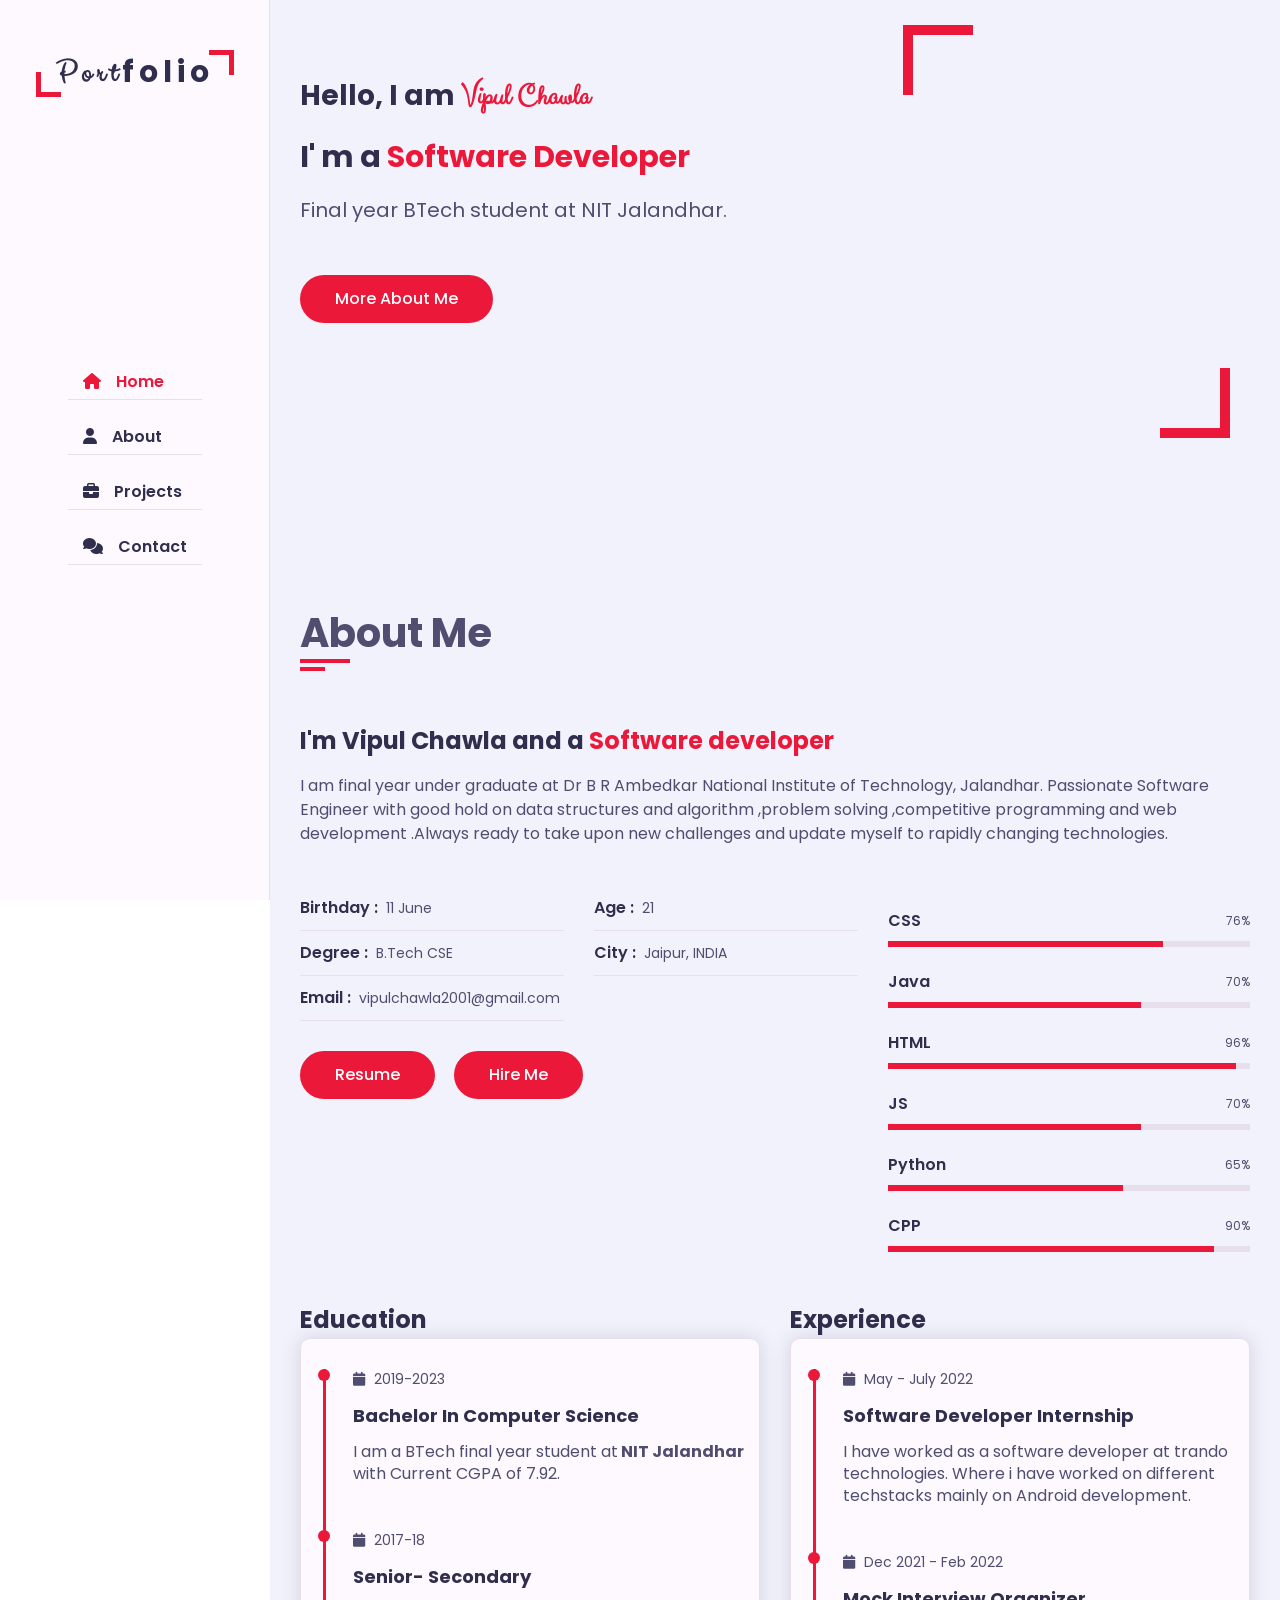
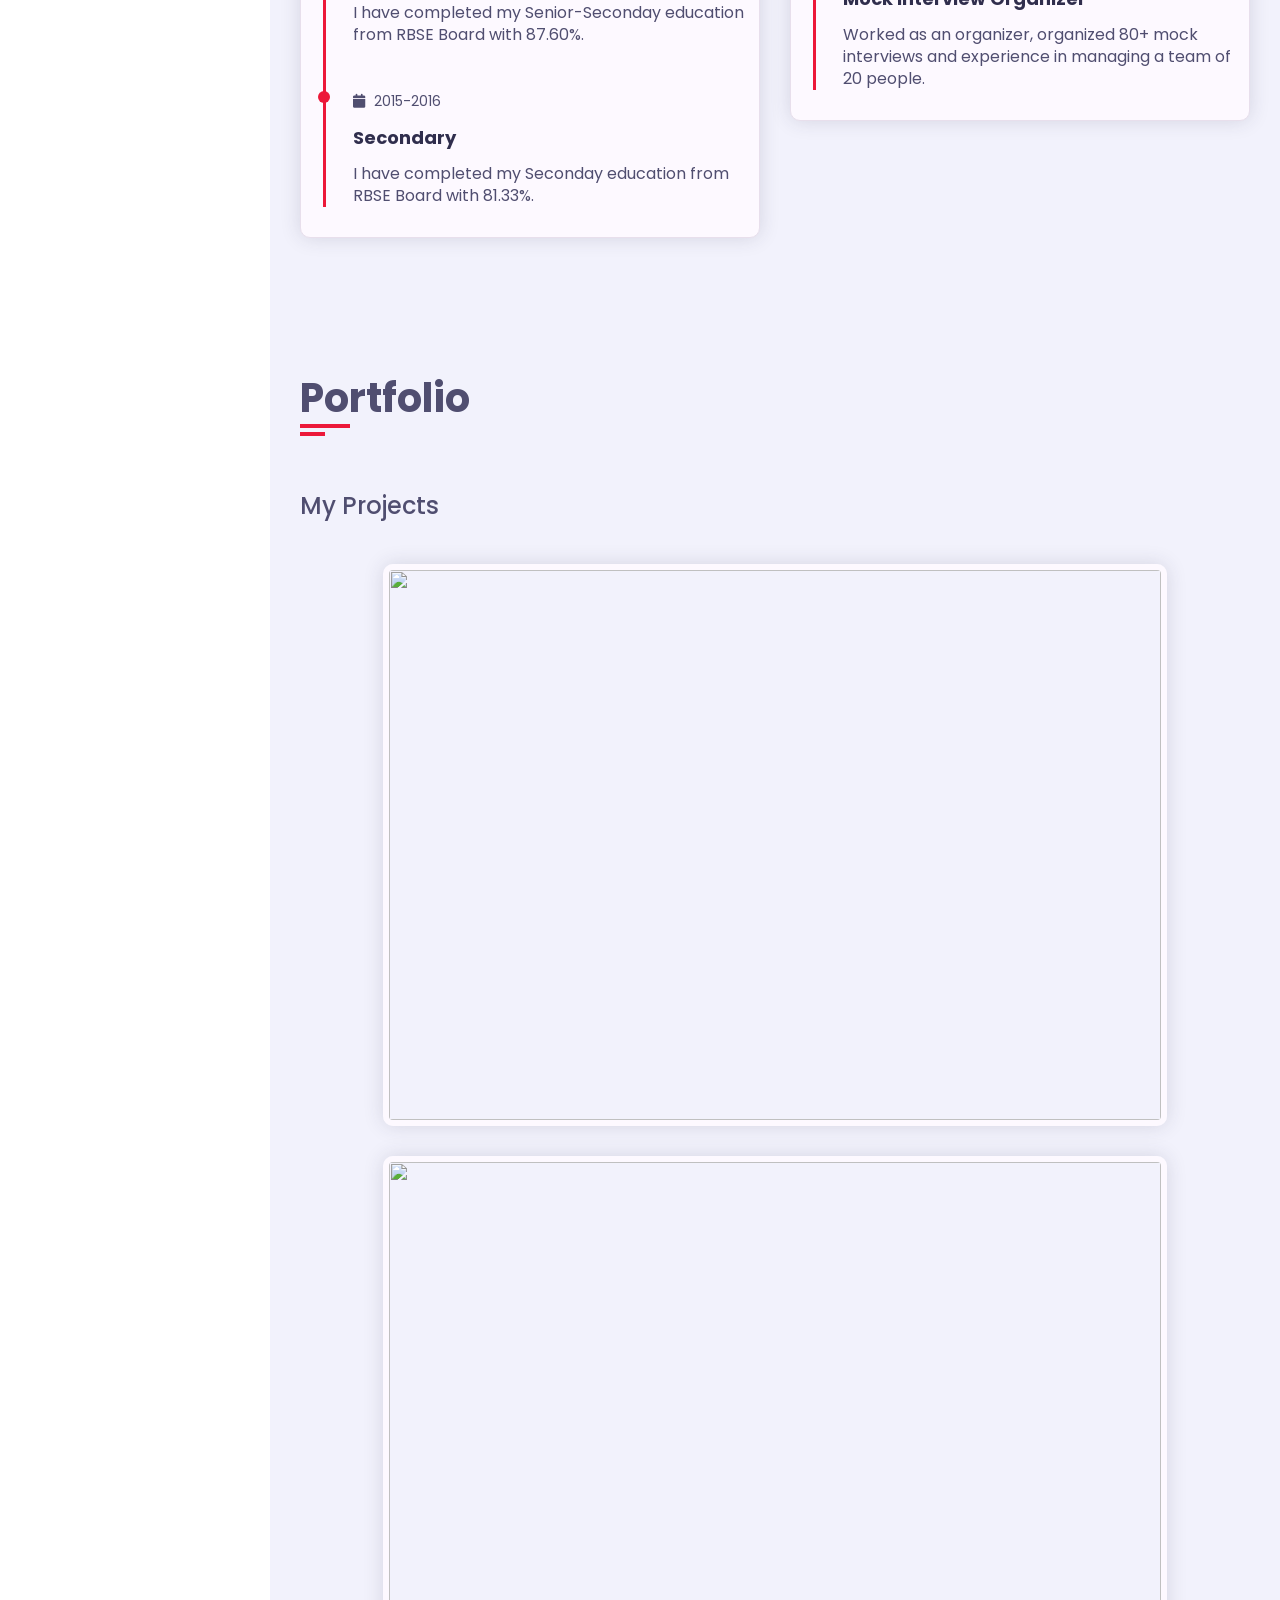
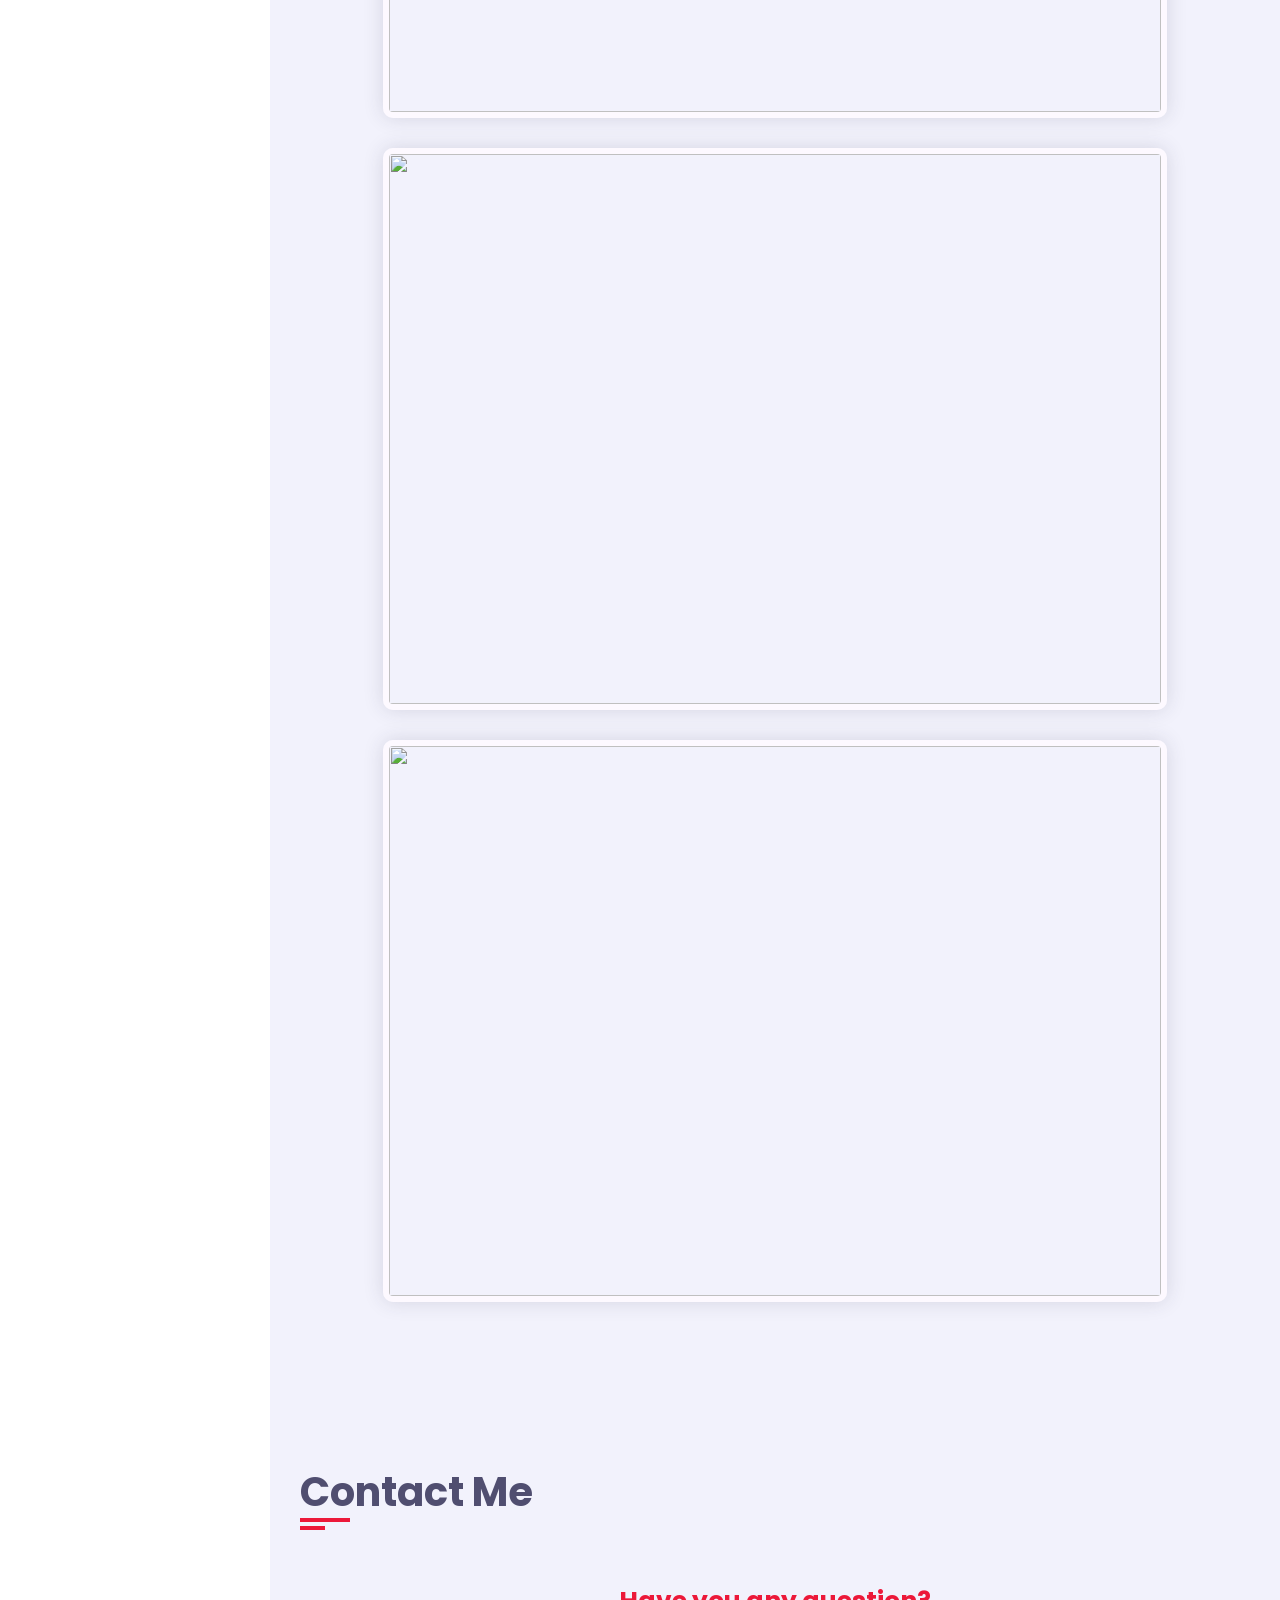
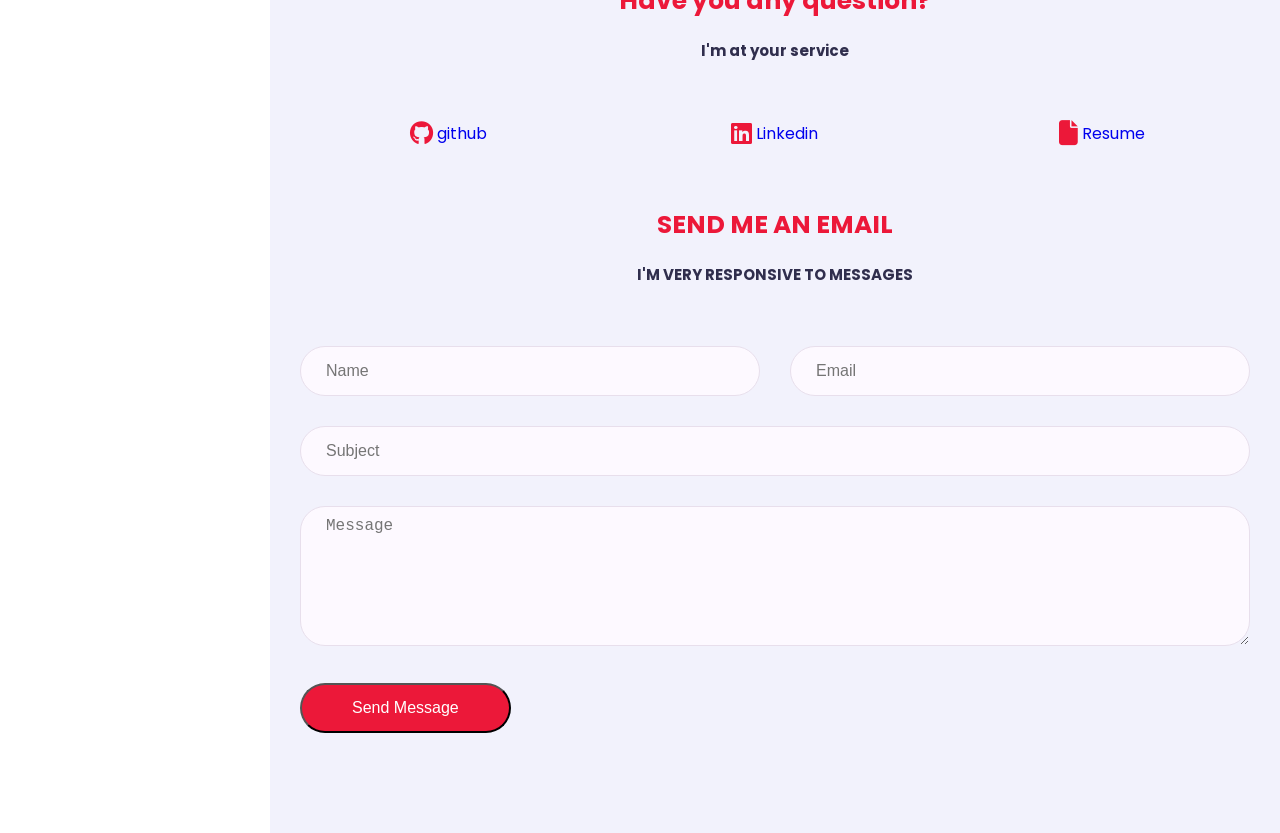
==== MyPortfolio/index.html @ acf7a204 "Add files via upload" ====
<!DOCTYPE html>
<html lang="en">

<head>
    <meta charset="UTF-8">
    <meta http-equiv="X-UA-Compatible" content="IE=edge">
    <meta name="viewport" content="width=device-width, initial-scale=1.0">
    <title>Document</title>
    <link rel="stylesheet" href="CSS/style.css">
    <link rel="stylesheet" href="CSS/skins/color-1.css">
    <link rel="stylesheet" href="https://cdnjs.cloudflare.com/ajax/libs/font-awesome/6.2.1/css/all.min.css">
</head>

<body>
    <div class="main-container">

        <!-- //aside starts -->
        <div class="aside">
            <div class="logo">
                <a href="#"><span>Port</span>folio</a>
            </div>
            <div class="nav-toggler">
                <span></span>
            </div>
            <ul class="nav">
                <li><a href="#" class="active" onclick="changeColor(this)"><i class="fa fa-home"></i>Home</a></li>
                <li ><a href="#About" id = "aboutbtn" onclick="changeColor(this)"><i class="fa fa-user"></i>About</a></li>
                <!-- <li><a href="#"><i class="fa fa-list"></i>Services</a></li> -->
                <li><a href="#Portfolio" id = "Projectsbtn" onclick="changeColor(this)"><i class="fa fa-briefcase"></i>Projects</a></li>
                <li><a href="#Contact" id="contactbtn" onclick="changeColor(this)"><i class="fa fa-comments"></i>Contact</a></li>

            </ul>
        </div>

        <!-- aside ends -->

        <!-- main content starts -->
        <div class="main-content">

            <!-- Home section starts -->
            <section class="home section" id="home">
                <div class="container">
                    <div class="row">
                        <div class="home-info">
                            <h3 class="hello">
                                Hello, I am <span class="name">Vipul Chawla</span>
                            </h3>
                            <h3 class="my-profession">I' m a <span class="typing">Software Developer</span></h3>
                            <p>Final year BTech student at NIT Jalandhar.</p>
                            <a href="#About" onclick="changeColor(document.getElementById('aboutbtn'))" class="btn hire-me">More About Me</a>
                        </div>
                        <div class="home-img">
                            <img src="pp.jpeg" alt="">
                        </div>
                    </div>
                </div>
            </section>
            <!-- Home section ends -->

            <!-- about section starts -->
            <section class="about section" id="About">
                <div class="container">
                    <div class="row">
                        <div class="section-title">
                            <h2>
                                About Me
                            </h2>
                        </div>
                    </div>

                    <div class="row">
                        <div class="about-content">
                            <div class="about-text">
                                <h3>I'm Vipul Chawla and a <span>Software developer</span></h3>
                                <p>I am final year under graduate at Dr B R Ambedkar National Institute of Technology, Jalandhar. Passionate Software Engineer with good hold on data structures and algorithm ,problem solving ,competitive programming and web development .Always ready to take upon new challenges and update myself to rapidly changing technologies.</p>
                            </div>

                            <div class="row">
                                <div class="personal-info padd-15">
                                    <div class="row">
                                        <div class="info-item padd-15">
                                            <p>Birthday : <span>11 June</span></p>
                                        </div>
                                        <div class="info-item padd-15">
                                            <p>Age : <span>21</span></p>
                                        </div>
                                        <!-- <div class="info-item padd-15">
                                            <p>Website : <span>www.domain.com</span></p>
                                        </div> -->
                                        <div class="info-item padd-15">
                                            <p>Degree : <span>B.Tech CSE</span></p>
                                        </div>
                                        <div class="info-item padd-15">
                                            <p>City : <span>Jaipur, INDIA</span></p>
                                        </div>
                                        <div class="info-item padd-15">
                                            <p>Email : <span>vipulchawla2001@gmail.com</span></p>
                                        </div>
                                    </div>
                                    <div class="row">
                                        <div class="buttons padd-15">
                                            <a href="https://drive.google.com/file/d/1iYk2nOBmL70Pev60M0C8Pnfdj_rVyBeN/view?usp=share_link" target="_blank" class="btn" >Resume</a>
                                            <a href="#Contact" onclick="changeColor(document.getElementById('contactbtn'))"class="btn hire-me">Hire Me</a>
                                        </div>
                                    </div>
                                </div>

                                <div class="skills padd-15">
                                    <div class="row">
                                        <div class="skill-item padd-15">
                                            <h5>CSS</h5>
                                            <div class="progress">
                                                <div class="progress-in" style="width: 76%;"></div>
                                                <div class="skill-percent">76%</div>
                                            </div>
                                        </div>
                                        <div class="skill-item padd-15">
                                            <h5>Java</h5>
                                            <div class="progress">
                                                <div class="progress-in" style="width: 70%;"></div>
                                                <div class="skill-percent">70%</div>
                                            </div>
                                        </div>
                                        <div class="skill-item padd-15">
                                            <h5>HTML</h5>
                                            <div class="progress">
                                                <div class="progress-in" style="width: 96%;"></div>
                                                <div class="skill-percent">96%</div>
                                            </div>
                                        </div>
                                        <div class="skill-item padd-15">
                                            <h5>JS</h5>
                                            <div class="progress">
                                                <div class="progress-in" style="width: 70%;"></div>
                                                <div class="skill-percent">70%</div>
                                            </div>
                                        </div>
                                        <div class="skill-item padd-15">
                                            <h5>Python</h5>
                                            <div class="progress">
                                                <div class="progress-in" style="width: 65%;"></div>
                                                <div class="skill-percent">65%</div>
                                            </div>
                                        </div>
                                        <div class="skill-item padd-15">
                                            <h5>CPP</h5>
                                            <div class="progress">
                                                <div class="progress-in" style="width: 90%;"></div>
                                                <div class="skill-percent">90%</div>
                                            </div>
                                        </div>
                                    </div>
                                </div>
                            </div>

                            <div class="row">
                                <div class="education padd-15">
                                    <h3 class="title">Education</h3>
                                    <div class="row">
                                        <div class="timeline-box padd-15">
                                            <div class="timeline shadow-dark">
                                                <div class="timeline-item">
                                                    <div class="circle-dot">

                                                    </div>
                                                    <h3 class="timeline-date">
                                                        <i class="fa fa-calendar"></i> 2019-2023
                                                    </h3>
                                                    <h4 class="timeline-title">Bachelor in Computer Science</h4>

                                                    <div class="timeline-text">
                                                        I am a BTech final year student at<b> NIT Jalandhar</b> with Current CGPA of 7.92. 
                                                    </div>
                                                </div> <div class="timeline-item">
                                                    <div class="circle-dot">

                                                    </div>
                                                    <h3 class="timeline-date">
                                                        <i class="fa fa-calendar"></i> 2017-18
                                                    </h3>
                                                    <h4 class="timeline-title">Senior- Secondary</h4>

                                                    <div class="timeline-text">
                                                        I have completed my Senior-Seconday education from RBSE Board with 87.60%. 
                                                    </div>
                                                </div> 
                                                <div class="timeline-item">
                                                    <div class="circle-dot">

                                                    </div>
                                                    <h3 class="timeline-date">
                                                        <i class="fa fa-calendar"></i> 2015-2016
                                                    </h3>
                                                    <h4 class="timeline-title">Secondary </h4>

                                                    <div class="timeline-text">
                                                        I have completed my Seconday education from RBSE Board with 81.33%. 
                                                    </div>
                                                </div>
                                            </div>
                                        </div>
                                    </div>
                                </div>

                                <div class="experience padd-15">
                                    <h3 class="title">Experience</h3>
                                    <div class="row">
                                        <div class="timeline-box padd-15">
                                            <div class="timeline shadow-dark">
                                                <div class="timeline-item">
                                                    <div class="circle-dot">

                                                    </div>
                                                    <h3 class="timeline-date">
                                                        <i class="fa fa-calendar"></i> May - July 2022
                                                    </h3>
                                                    <h4 class="timeline-title">Software Developer Internship</h4>

                                                    <div class="timeline-text">
                                                        I have worked as a software developer at trando technologies. Where i have worked on different techstacks mainly on Android development.
                                                    </div>
                                                </div> <div class="timeline-item">
                                                    <div class="circle-dot">

                                                    </div>
                                                    <h3 class="timeline-date">
                                                        <i class="fa fa-calendar"></i> Dec 2021 - Feb 2022
                                                    </h3>
                                                    <h4 class="timeline-title">Mock Interview Organizer</h4>

                                                    <div class="timeline-text">
                                                        Worked as an organizer, organized 80+ mock interviews and experience in managing a team of 20 people.
                                                    </div>
                                            </div>
                                        </div>
                                    </div>
                                </div>
                            </div>
                        </div>
                    </div>

                </div>
            </section>
            <!-- about section ends -->

            <!-- portfolio section starts -->
            <section class="portfolio section" id="Portfolio">
                <div class="container">
                    <div class="row">
                        <div class="section-title padd-15">
                            <h2>Portfolio</h2>
                        </div>
                    </div>

                    <div class="row">
                        <div class="portfolio-heading padd-15">
                            <h2>My Projects</h2>
                        </div>
                    </div>

                    <div class="row">
                        <div class="portfolio-item">
                            <div class="portfolio-item-inner shadow-dark">
                                <div class="portfolio-img">
                                    <a href="https://github.com/Vipul-Chawla/Medicine-Reminder-App" target="_blank">
                                    <img title = "Medicine Reminder App, click to open" src="Medicine.jpg" alt="" onclick="" ></a>
                                </div>
                            </div>
                        </div>
                        <div class="portfolio-item">
                            <div class="portfolio-item-inner shadow-dark">
                                <div class="portfolio-img">
                                    <a href="https://github.com/Vipul-Chawla/Data-Hiding-in-Image" target="_blank">
                                    <img title = "Data Hiding Project, click to open" src="datahiding.webp" alt="" ></a>
                                </div>
                            </div>
                        </div>
                        <div class="portfolio-item">
                            <div class="portfolio-item-inner shadow-dark">
                                <div class="portfolio-img">
                                    <a href="https://github.com/Vipul-Chawla/Prigo_News_app" target="_blank"><img title="PrigoNewsAPP, click to open" src="prigonews.jpg" alt="" ></a>
                                </div>
                            </div>
                        </div>
                        <div class="portfolio-item">
                            <div class="portfolio-item-inner shadow-dark">
                                <div class="portfolio-img">
                                    <a href="https://vipul-chawla.github.io/spotifyclone/" target="_blank"><img title="SpotifyClone, click to open" src="spotifyf.png" alt="" ></a>
                                </div>
                            </div>
                        </div>
                    </div>
                </div>
            </section>
            <!-- portfolio section ends -->

            <!-- Contact section starts -->
            <section class="contact section" id="Contact">
                <div class="container">
                    <div class="row">
                        <div class="section-title padd-15">
                            <h2>Contact Me</h2>
                        </div>
                    </div>

                    <h3 class="contact-title padd-15">Have you any question?</h3>
                    <h4 class="contact-subtitle padd-15">I'm at your service</h4>

                    <div class="row">
                        <div class="contact-info-item padd-15">
                            <div class="icon"><i class="fa-brands fa-github fa-xl"></i></div>
                            <a href="https://github.com/Vipul-Chawla" target="_blank" class="github">github</a>
                        </div>
                        <div class="contact-info-item padd-15">
                            <div class="icon"><i class="fa-brands fa-linkedin fa-xl"></i></div>
                            <a href="https://www.linkedin.com/in/vipul0789/" target="_blank" class="linkedin">Linkedin</a>
                        </div>
                        <div class="contact-info-item padd-15">
                            <div class="icon"><i class="fa fa-file fa-xl"></i></div>
                            <a href="https://drive.google.com/file/d/1iYk2nOBmL70Pev60M0C8Pnfdj_rVyBeN/view?usp=share_link" target="_blank" class="resume">Resume</a>
                        </div>


                    </div>

                    <h3 class="contact-title padd-15">SEND ME AN EMAIL</h3>
                    <h4 class="contact-subtitle padd-15">I'M VERY RESPONSIVE TO MESSAGES</h4>

                    <div class="row">
                        <div class="contact-form padd-15">
                            <div class="row">
                                <div class="form-item col-6 padd-15">
                                    <div class="form-group">
                                        <input type="text" class="form-control padd-15" placeholder="Name">
                                    </div>
                                </div>
                                <div class="form-item col-6 padd-15">
                                    <div class="form-group">
                                        <input type="email" class="form-control padd-15" placeholder="Email">
                                    </div>
                                </div>
                            </div>
                            <div class="row">
                                <div class="form-item col-12 padd-15">
                                    <div class="form-group">
                                        <input type="text" class="form-control padd-15" placeholder="Subject">
                                    </div>
                                </div>
                            </div>
                            <div class="row">
                                <div class="form-item col-12 padd-15">
                                    <div class="form-group">
                                        <textarea name="" id="" class="form-control padd-15" placeholder="Message"></textarea>
                                    </div>
                                </div>
                            </div>
                            <div class="row">
                                <div class="form-item col-12 padd-15">
                                    <button type="submit" class="btn">Send Message</button>
                                </div>
                            </div>
                        </div>
                    </div>
                </div>
            </section>
            <!-- Contact section ends -->
        </div>
        </section>
    </div>
    <!-- main content ends-->
    
    <script src="javascript/myscript.js"></script>
</body>

</html>
---- MyPortfolio/CSS/style.css ----
@import url('https://fonts.googleapis.com/css2?family=Clicker+Script&family=Poppins:wght@200;300;400;500;600;700;800;900&display=swap');

:root{

    --bg-black-900: #f2f2fc;
    --bg-black-100: #fdf9ff;
    --bg-black-50: #e8dfec;
    --text-black-900: #302e4d;
    --text-black-700: #504e70;
}

.padd-15{
    padding : 0 15px;
}

.shadow-dark{
    box-shadow: 0 0 20px rgba(46, 45, 77, 0.15);
}
*{
    margin: 0;
    padding: 0;
    text-decoration: none;
    outline: none;
    box-sizing: border-box;
}

body{
    line-height: 1.5;
    font-size: 16px;
    font-family: poppins;
}

/* ::before, ::after{
    box-sizing: border-box;
} */

.section{
    background:var(--bg-black-900);
    min-height: 100vh;
    display: block;
    padding: 0 30px;
}
.hidden{
    display: none !important;
}
.main-content{
    padding-left: 270px;
}
.container{
    max-width: 1100px;
    width: 100%;
    margin: 20vh, auto;
}
.row{
    display: flex;
    flex-wrap: wrap;
    margin: 0 -15px;
    position: relative;
}

.btn{
    font-size: 16px;
    font-weight: 500;
    padding: 12px 35px;
    background: var(--skin-color);
    display: inline-block;
    color: white;
    border-radius: 40px;
    transition: all 0.3s ease;
}
.btn:hover{
    transform: scale(1.05);
}

/* aside */
.aside{
    width: 270px;
    position: fixed;
    background-color: var(--bg-black-100);
    top: 0;
    left: 0;
    height: 100%;
    z-index: 10;
    padding: 30px;
    border-right: 1px solid var(--bg-black-50);
    display: flex;
    align-items: center;
    justify-content: center;
}

ul{
    list-style: none;
}

.aside .logo{
    position: absolute;
    top: 50px;
    font-size: 30px;
}

.aside .logo a{
    color: var(--text-black-900);
    padding: 15px 20px;
    font-size: 30px;
    letter-spacing: 5px;
    font-weight: 700;
}
.aside .logo a span{
    font-family: "Clicker Script", cursive;
}

.aside .logo a::before{
    content: "";
    position: absolute;
    border-bottom: 5px solid var(--skin-color);
    border-left: 5px solid var(--skin-color);
    width: 20px;
    height: 20px;
    bottom: 0;
    left: 0;
}
.aside .logo a::after{
    content: "";
    position: absolute;
    border-top: 5px solid var(--skin-color);
    border-right: 5px solid var(--skin-color);
    width: 20px;
    height: 20px;
    top: 0;
    right: 0;
}

.aside .nav-toggler{
    height: 40px;
    width: 45px;
    border: 1px solid var(--bg-black-50);
    cursor: pointer;
    position: fixed;
    left: 300px;
    top: 20px;
    border-radius: 5px;
    background: var(--bg-black-100);
    display: none;
    justify-content: center;
    align-items: center;
}
.aside .nav-toggler span{
    height: 2px;
    width: 18px;
    background: var(--skin-color);
    display: inline-block;
    position: relative;
}.aside .nav-toggler span::before{
    content: "";
    height: 2px;
    width: 18px;
    background: var(--skin-color);
    position: absolute;
    top: -6px;
    left: 0;
}.aside .nav-toggler span::after{
    content: "";
    height: 2px;
    width: 18px;
    background: var(--skin-color);
    position: absolute;
    top: 6px;
    left: 0;
}

.aside .nav{
    margin-top: 50px;
}

.aside .nav li{
    margin-bottom: 20px;
    display: block;
}

.aside .nav li a{
    font-size: 16px;
    font-weight: 600;
    display: block;
    color: var(--text-black-900);
    padding: 5px 15px;
    border-bottom: 1px solid var(--bg-black-50);
}

.aside .nav li .active{
    color: var(--skin-color);
}

.aside .nav li a i{
    margin-right: 15px;
}



/* home */

.home .home-info{
    flex: 0 0 60%;
    max-width: 60%;
    padding: 0 15px;
    position: relative;
}
.home .home-img{
    flex: 0 0 40%;
    max-width: 40%;
    position: relative;
    text-align: center;
    padding: 0 15px;
    height: 413px;
}
.home-img::before{
    content: "";
    position: absolute;
    top: -35px;
    left: 30px;
    border-left: 10px solid var(--skin-color);
    border-top: 10px solid var(--skin-color);
    height: 60px;
    width: 60px;
}
.hire-me{
    margin-top: 20px;
}
.home-img::after{
    content: "";
    position: absolute;
    bottom: 35px;
    right: 35px;
    border-bottom: 10px solid var(--skin-color);
    border-right: 10px solid var(--skin-color);
    height: 60px;
    width: 60px;
}
h3.hello{
    font-size: 28px;
    margin: 15px 0;
}
h3.hello span{
    font-family: 'Clicker Script', cursive;
    font-size: 30px;
    font-weight:900;
    color: var(--skin-color);
}
h3.my-profession{
    font-size: 30px;
    margin: 15px 0;
}
.typing{
    color: var(--skin-color);
}
.home-info p{
    font-size: 20px;
    margin-bottom: 30px;
    color: var(--text-black-700);
}
.home{
    display: flex;
    min-height: 50vh;
    color: var(--text-black-900);
}
.home .home-img img{
    height: 330px;
    margin: auto;
    border-radius: 5px;
}


/* about */
.section .container{
    padding-top: 60px;
    padding-bottom: 70px;
}
.section-title{
    flex: 0 0 100%;
    max-width: 100%;
    padding: 0 15px;
}
.section-title h2{
    font-size: 40px;
    font-weight: 700;
    color: var(--text-black-700);
    position: relative;
    margin-bottom: 60px;
}
.section-title h2::before{
    content: "";
    height: 4px;
    width: 50px;
    background-color: var(--skin-color);
    position: absolute;
    bottom: 0;
    left: 0;
}.section-title h2::after{
    content: "";
    height: 4px;
    width: 25px;
    background-color: var(--skin-color);
    position: absolute;
    bottom: -8px;
    left: 0;
}
.about .about-content{
    flex: 0 0 100%;
    width: 100%;
    padding: 0 15px;
}
.about .about-content .about-text{
    flex: 0 0 100%;
    width: 100%;
}

.about .about-content .about-text h3{
    font-size: 24px;
    margin-bottom: 15px;
    font-weight: 700;
    color: var(--text-black-900);
}
.about .about-content .about-text span{
    color: var(--skin-color);
}
.about .about-content .about-text p{
    font-size: 16px;
    line-height: 24px;
    color: var(--text-black-700);
}


.about .about-content .personal-info{
    flex: 0 0 60%;
    max-width: 60%;
    margin-top: 40px;
}
.about .about-content .skills{
    flex: 0 0 40%;
    max-width: 40%;
    margin-top: 40px;
}


.about .about-content .personal-info .info-item{
    flex: 0 0 50%;
    max-width: 50%;
}
.about .about-content .personal-info .info-item p{
    font-size: 16px;
    font-weight: 600;
    color: var(--text-black-900);
    border-bottom: 1px solid var(--bg-black-50);
    padding: 10px 0;
}

.about .about-content .personal-info .info-item span{
    font-weight: 400;
    font-size: 14px;
    color: var(--text-black-700);
    margin-left: 4px;
}

.about .about-content .personal-info .buttons{
    margin-top: 20px;
}
.about .about-content .personal-info .btn{
    margin-right: 15px;
    margin-top: 10px;
}

.about .about-content .skills .skill-item{
    flex: 0 0 100%;
    max-width: 100%;
    margin-top: 15px;
}

.about .about-content .skills .skill-item h5{
    font-size: 16px;
    font-weight: 600;
    line-height: 40px;
    color: var(--text-black-900);
    text-transform: capitalize;
}

.about .about-content .skills .skill-item .progress{
    background-color: var(--bg-black-50);
    height: 6px;
    width: 100%;
    position: relative;
}

.about .about-content .skills .skill-item .progress-in{
    position: absolute;
    top: 0;
    left: 0;
    height: 100%;
    background-color: var(--skin-color);
}

.about .about-content .skills .skill-item .skill-percent{
    position: absolute;
    right: 0;
    bottom: 6px;
    line-height: 40px;
    color: var(--text-black-700);
    font-weight: 400;
    font-size: 12px;
}

.about .about-content .education,
.about .about-content .experience{
    flex: 0 0 50%;
    max-width: 50%;
    margin-top: 50px;
}

.about .about-content h3.title{
    font-size: 24px;
    color: var(--text-black-900);
    font-weight: 700;
}

.about .about-content .timeline-box{
    flex: 0 0 100%;
    max-width: 100%;
}

.about .about-content .timeline{
    font-size: 16px;
    color: var(--text-black-700);
    background-color: var(--bg-black-100);
    padding: 30px 15px;
    border: 1px solid var(--bg-black-50);
    border-radius: 10px;
    position: relative;
    width: 100%;
}


.about .about-content .timeline-item{
    padding-left: 37px;
    padding-bottom: 45px;
    position: relative;
}

.about .about-content .timeline-item:last-child{
    padding-bottom: 0px;
}

.about .about-content .timeline .timeline-item::before{
    position: absolute;
    width: 3px;
    height: 100%;
    top: 0;
    left: 7px;
    background-color: var(--skin-color);
    content: "";
}

.about .about-content .timeline .circle-dot{
    position: absolute;
    top: 0;
    left: 2px;
    height: 12px;
    width: 12px;
    border-radius: 50%;
    background-color: var(--skin-color);
}

.about .about-content .timeline .timeline-date{

    font-weight: 400;
    font-size: 14px;
    margin-bottom: 12px;
    color: var(--text-black-700);
}

.timeline-date .fa{
    margin-right: 5px;
}

.about .about-content .timeline .timeline-title{
    font-size: 18px;
    font-weight: 700;
    margin-bottom: 12px;
    text-transform: capitalize;
    color: var(--text-black-900);
}

.about .about-content .timeline .timeline-text{
    line-height: 22px;
    font-size: 16px;
    color: var(--text-black-700);
}


/* Portfolio starts */
.portfolio .portfolio-heading{
    flex: 0 0 100%;
    max-width: 100%;
    margin-bottom: 40px;
}

.portfolio .portfolio-heading h2{
    color: var(--text-black-700);
    font-weight: 500;
}

.portfolio .portfolio-item{
    flex: 0 0 100%;
    max-width: 80%;
    margin: auto auto;
    margin-bottom: 30px;
}

.portfolio .portfolio-item-inner{
    border: 6px solid var(--bg-black-100);
    border-radius: 10px;
    overflow: hidden;
    cursor: pointer;
}

.portfolio .portfolio-img img{
    width: 100%;
    height: 550px;
    display: block;
}


/* Contact starts */
.contact-title{
    color: var(--skin-color);
    text-align: center;
    font-size: 25px;
    margin-bottom: 20px;
}
.contact-subtitle{
    text-align: center;
    font-size: 15px;
    color: var(--text-black-900);
    margin-bottom: 60px;
}

.contact .contact-info-item{
    flex: 0 0 33.33%;
    max-width: 33.33%;
    text-align: center;
    margin-bottom: 60px;
}

.contact .contact-info-item .icon{
    display: inline-block;
}
.contact .contact-info-item .icon .fa, .fa-brands{
    font-size: 25px;
    color: var(--skin-color);
}

.contact .contact-info-item h4{
    color: var(--text-black-900);
    font-size: 18px;
    font-weight: 700;
    margin: 10px 0 5px;
}

.contact .contact-info-item  p{
    font-size: 16px;
    line-height: 25px;
    font-weight: 400;
    color: var(--text-black-700);
}

.contact .contact-form{
    flex: 0 0 100%;
    max-width: 100%;
}

.contact .contact-form .col-6{
    flex: 0 0 50%;
    max-width: 50%;
}
.contact .contact-form .col-12{
    flex: 0 0 100%;
    max-width: 100%;
}

.contact .contact-form .form-item{
    margin-bottom: 30px;
}

.contact .contact-form .form-item .form-control{
    width: 100%;
    height: 50px;
    border-radius: 25px;
    background: var(--bg-black-100);
    border: 1px solid var(--bg-black-50);
    padding: 10px 25px;
    font-size: 16px;
    color: var(--text-black-700);
    transition: all 0.3s ease;
}

.contact .contact-form .form-item .form-control:focus{
    box-shadow: 0 0 20px rgba(46, 45, 77, 0.15);
}

.contact .contact-form .form-item textarea.form-control{
    height: 140px;
}

.contact .contact-form .btn{
    height: 50px;
    padding: 0 50px;
}

@media (max-width:1199px) {
    
    .aside{
        left: -270px;
    }
    .main-content{
        padding-left: 0;
    }
}

@media (max-width: 960px) {

    .home .home-info{
        flex: 0 0 100%;
        max-width: 100%;
    }
    .home .home-img{
        display: none;
    }
}

@media (max-width: 800px){
    .about .about-content .education, 
    .about .about-content .experience,
    .about .about-content .personal-info, 
    .about .about-content .skills{
        flex: 0 0 100%;
        max-width: 100%;
    }
    .about .skills{
        flex: 0 0 100%;
        max-width: 100%;
    }
}

@media (max-width: 500px){

    
    .contact .contact-form .col-6,
    .contact .contact-info-item,
    .portfolio .portfolio-item,
    .about .about-content .personal-info .info-item{
        flex: 0 0 100%;
        max-width: 100%;
    }

}
---- MyPortfolio/CSS/skins/color-1.css ----
:root{
    --skin-color : #ec1839;
}
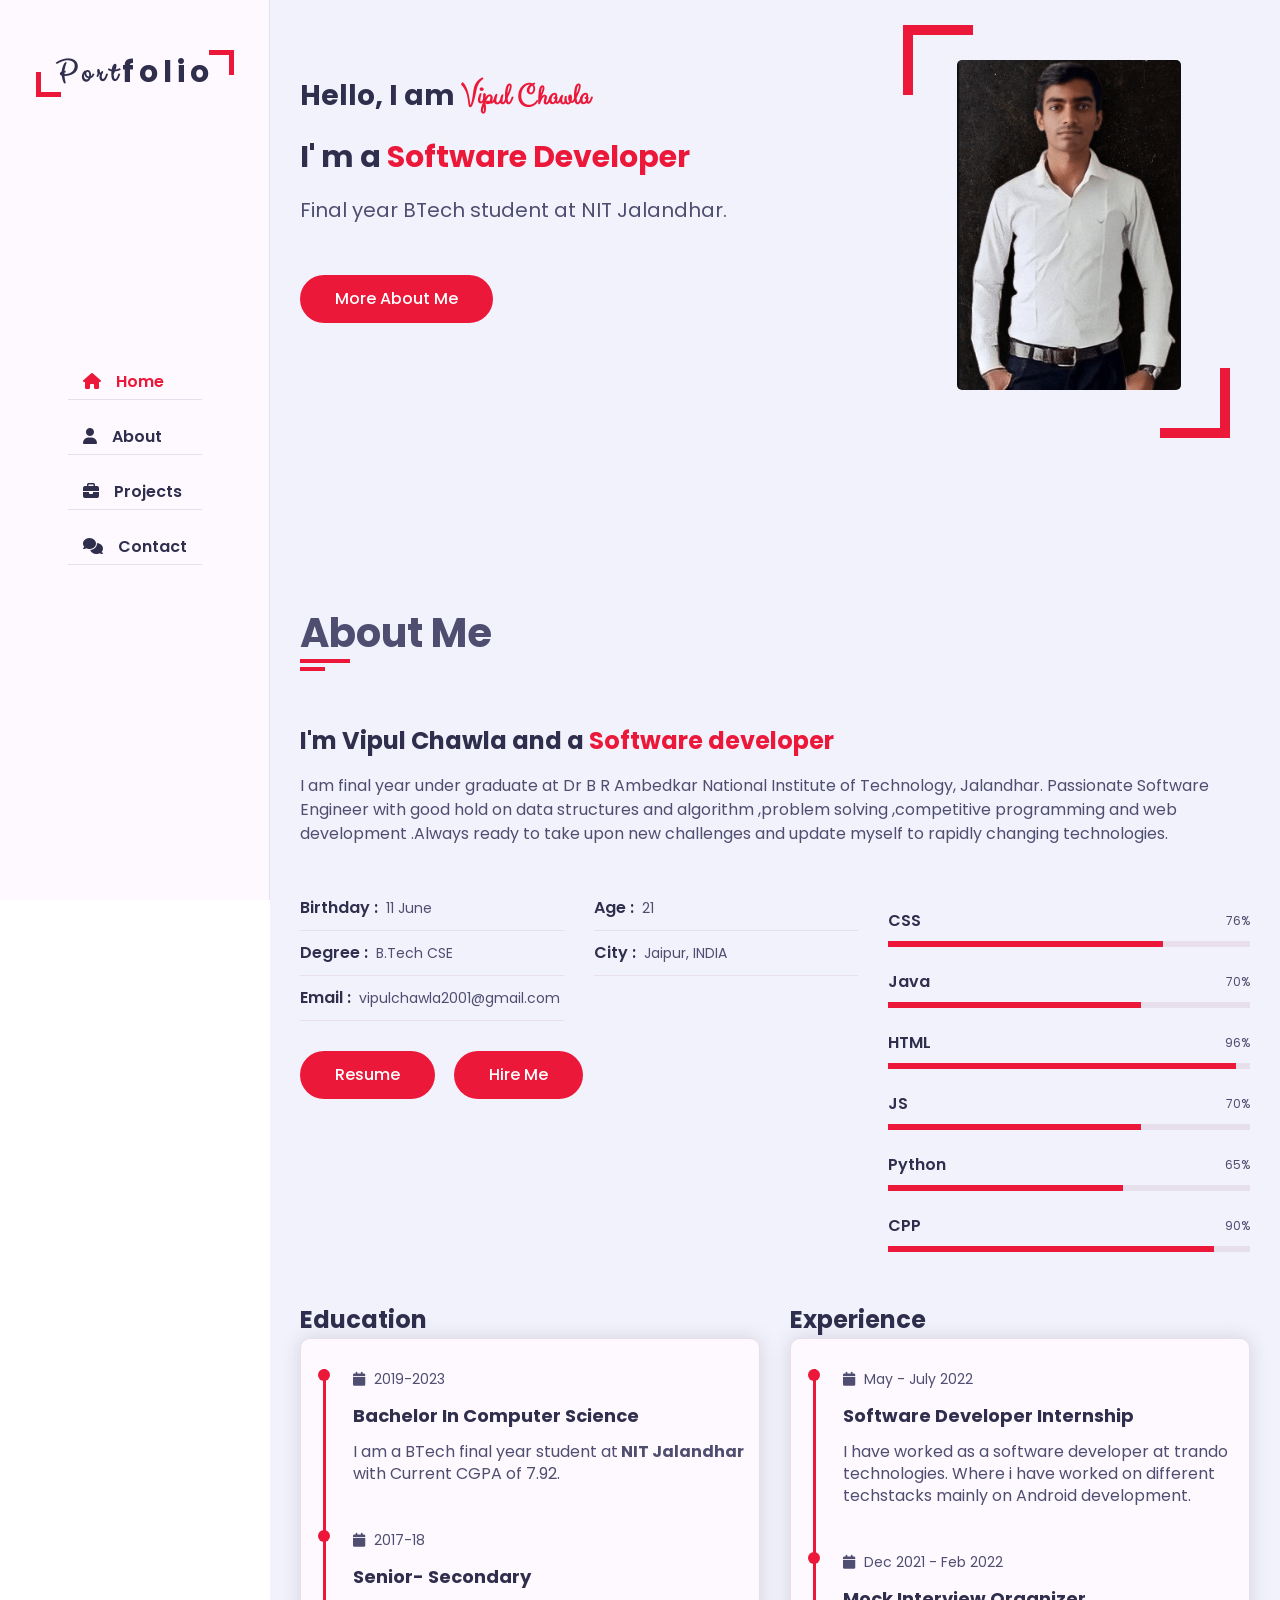
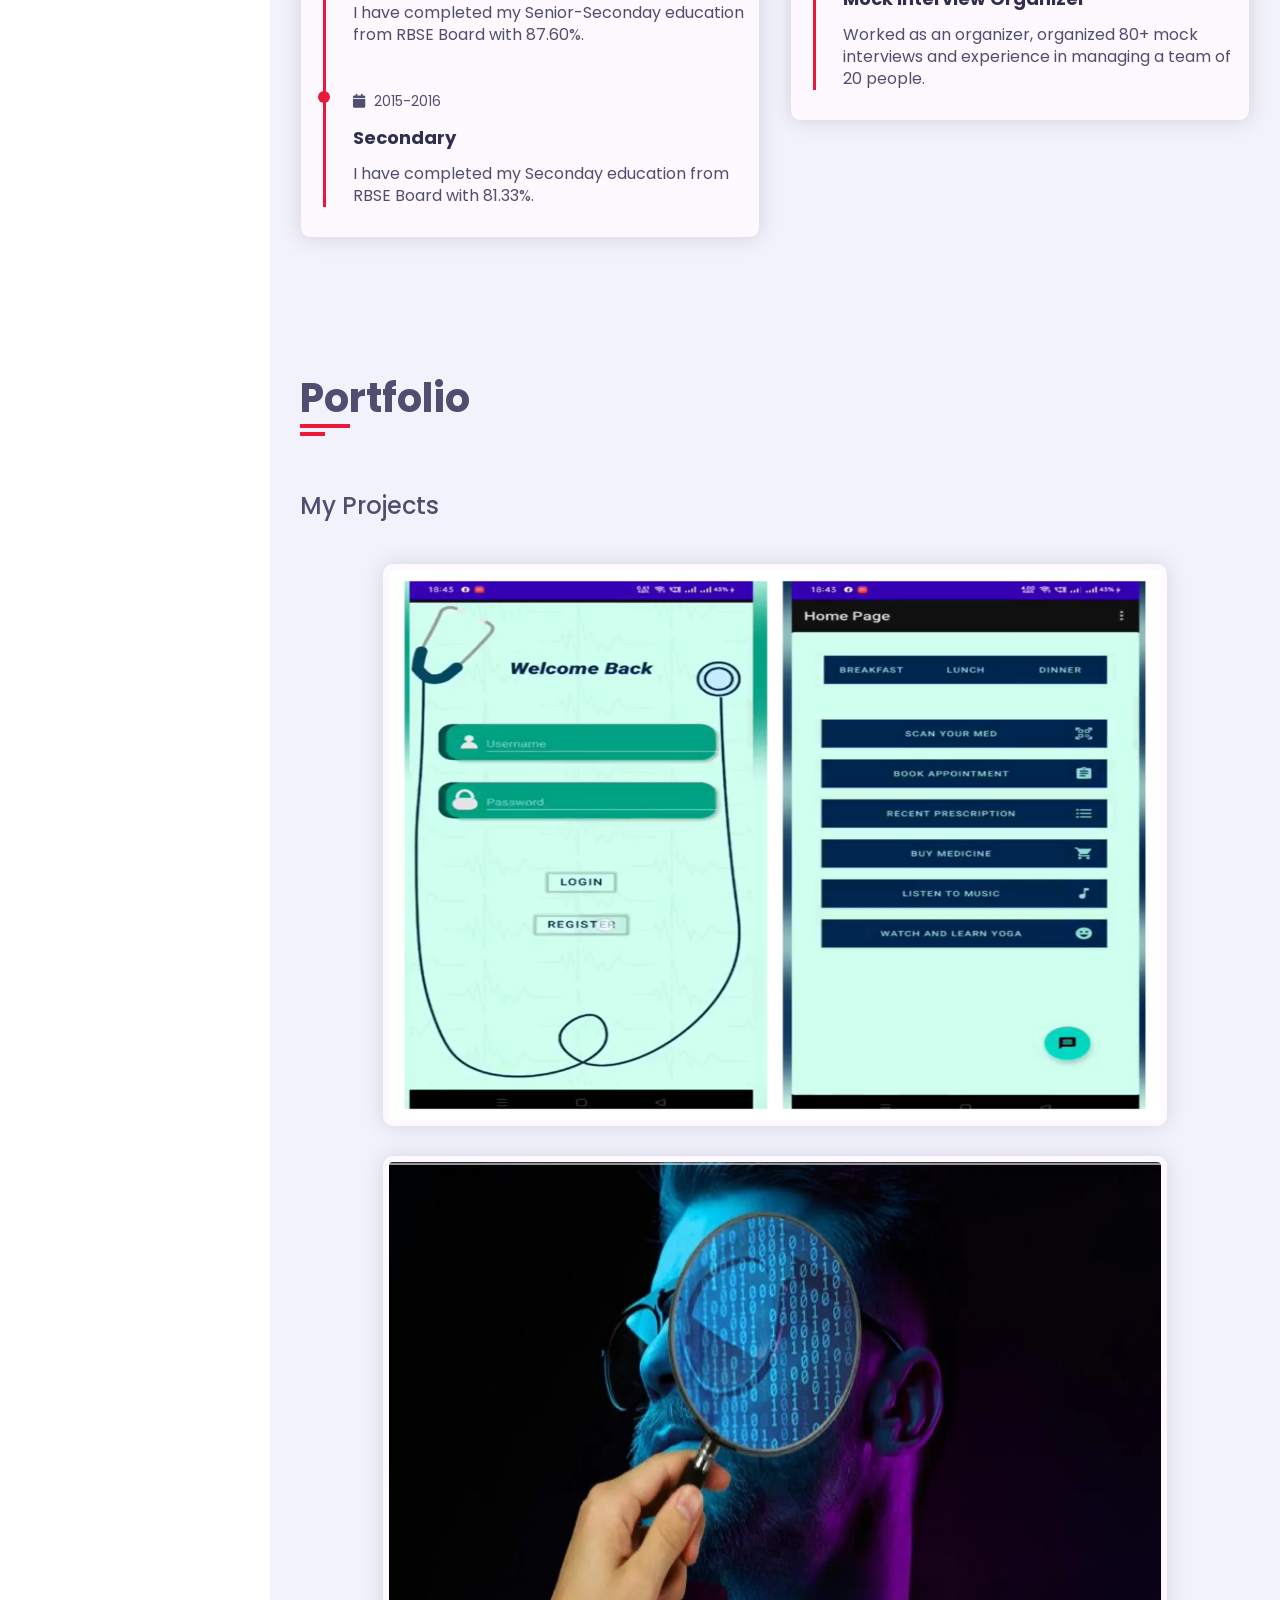
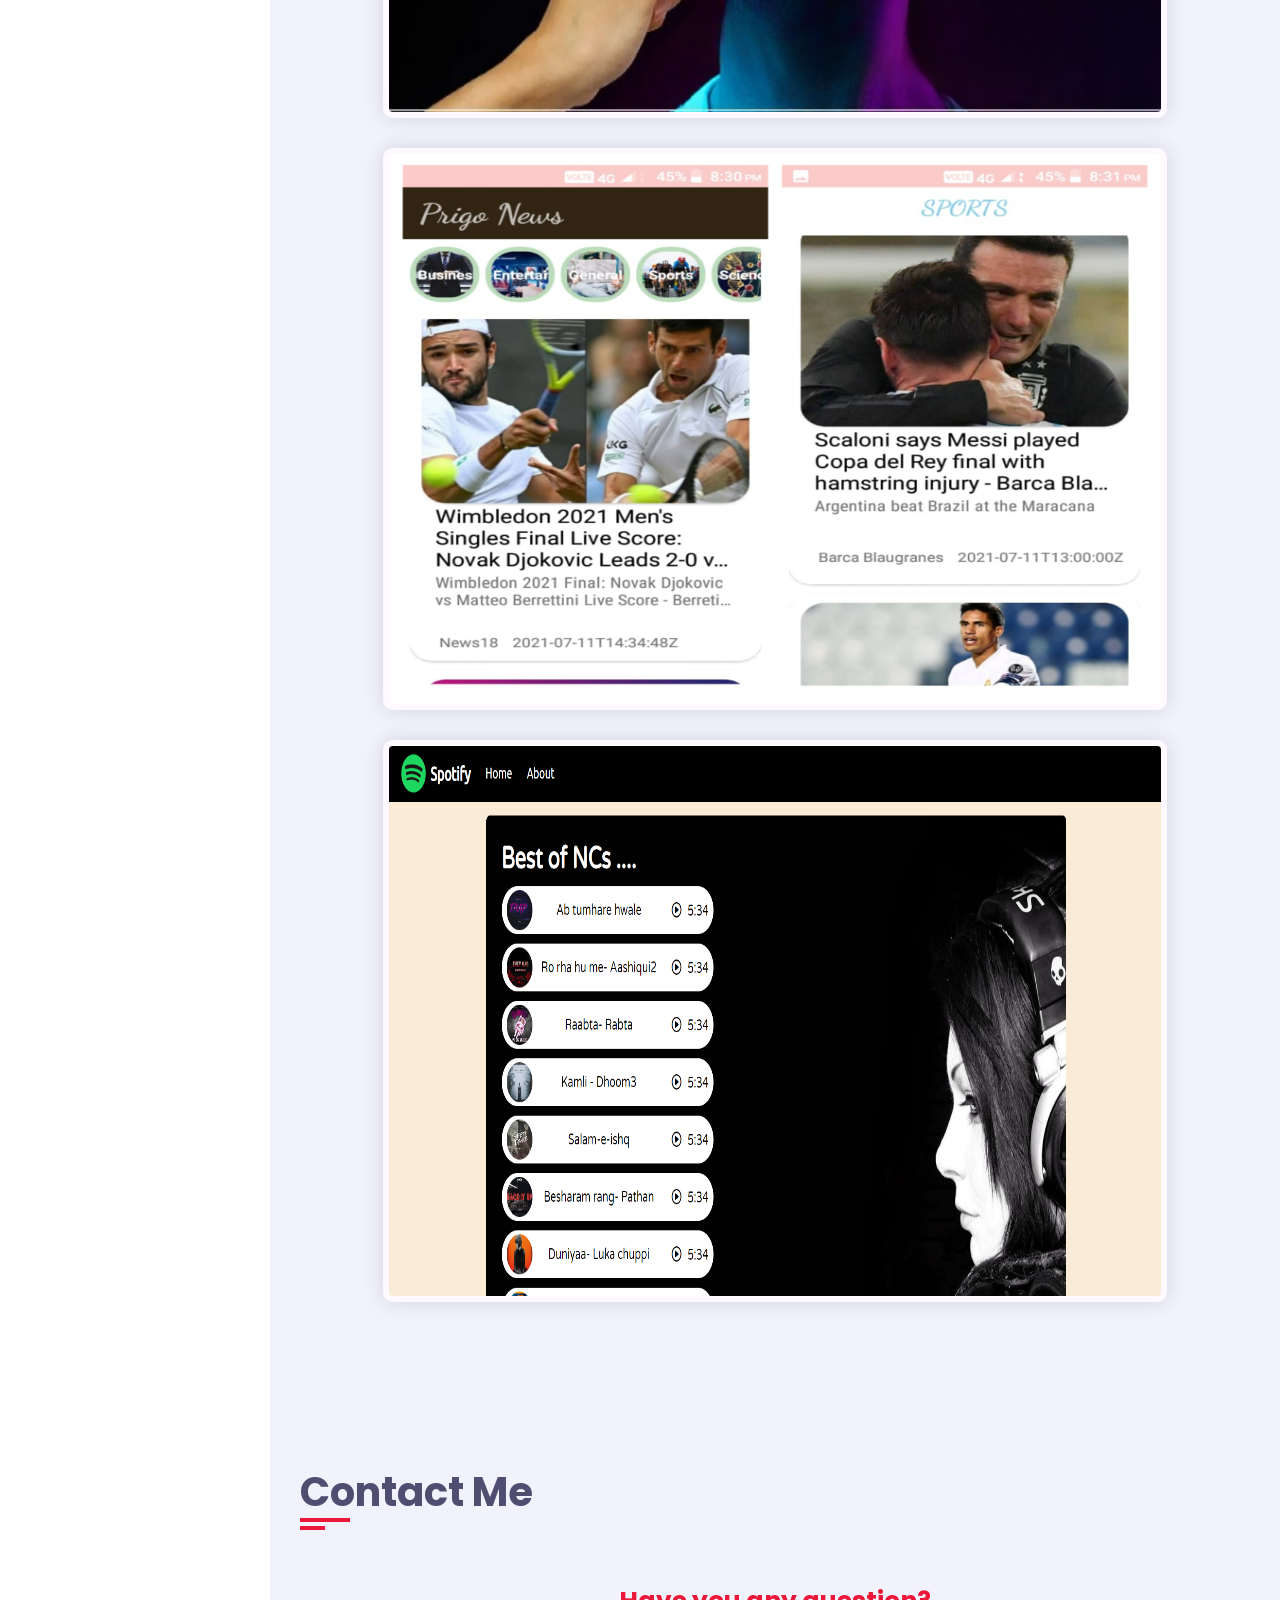
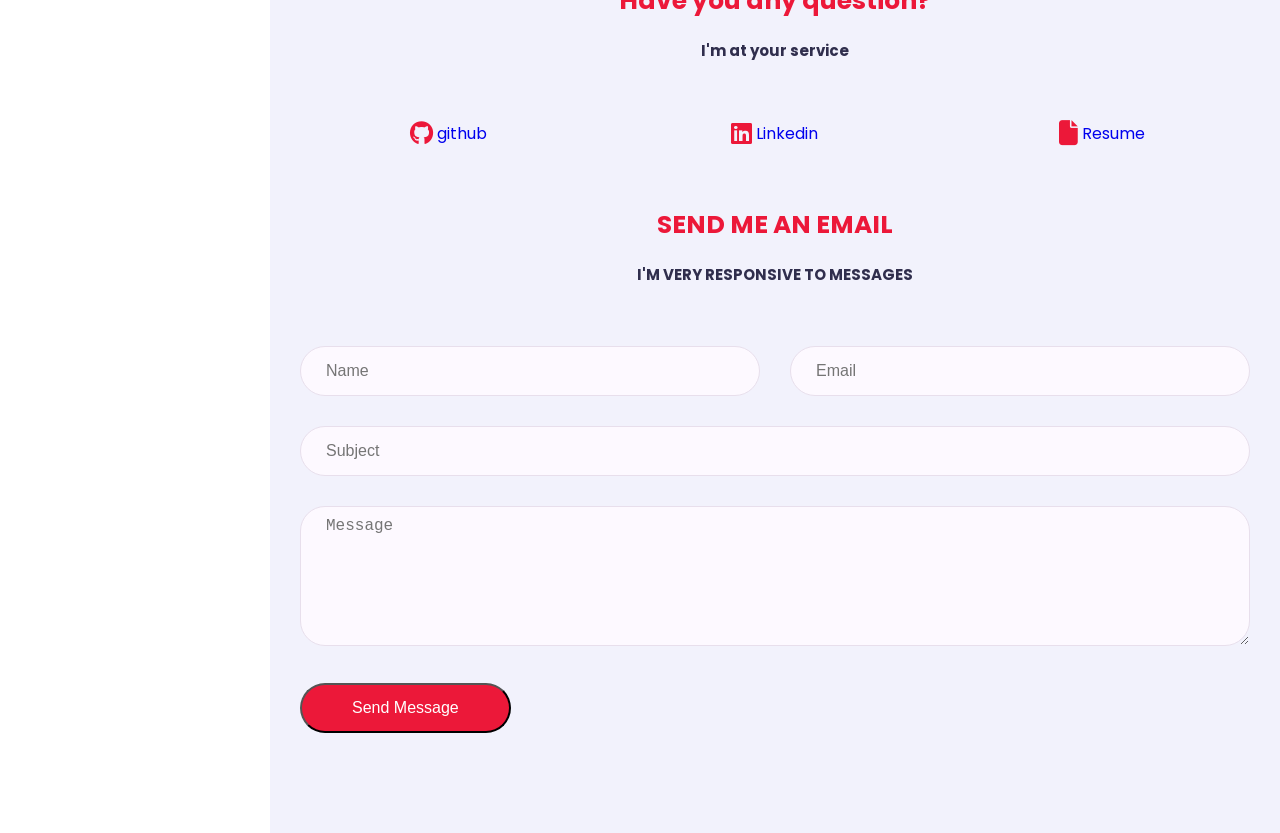
==== commit cfc8ad4e: "Update index.html" ====
--- a/MyPortfolio/index.html
+++ b/MyPortfolio/index.html
@@ -50,7 +50,7 @@
                             <a href="#About" onclick="changeColor(document.getElementById('aboutbtn'))" class="btn hire-me">More About Me</a>
                         </div>
                         <div class="home-img">
-                            <img src="pp.jpeg" alt="">
+                            <img src="pics/pp.jpeg" alt="">
                         </div>
                     </div>
                 </div>
@@ -263,7 +263,7 @@
                             <div class="portfolio-item-inner shadow-dark">
                                 <div class="portfolio-img">
                                     <a href="https://github.com/Vipul-Chawla/Medicine-Reminder-App" target="_blank">
-                                    <img title = "Medicine Reminder App, click to open" src="Medicine.jpg" alt="" onclick="" ></a>
+                                    <img title = "Medicine Reminder App, click to open" src="pics/Medicine.jpg" alt="" onclick="" ></a>
                                 </div>
                             </div>
                         </div>
@@ -271,21 +271,21 @@
                             <div class="portfolio-item-inner shadow-dark">
                                 <div class="portfolio-img">
                                     <a href="https://github.com/Vipul-Chawla/Data-Hiding-in-Image" target="_blank">
-                                    <img title = "Data Hiding Project, click to open" src="datahiding.webp" alt="" ></a>
+                                    <img title = "Data Hiding Project, click to open" src="pics/datahiding.webp" alt="" ></a>
                                 </div>
                             </div>
                         </div>
                         <div class="portfolio-item">
                             <div class="portfolio-item-inner shadow-dark">
                                 <div class="portfolio-img">
-                                    <a href="https://github.com/Vipul-Chawla/Prigo_News_app" target="_blank"><img title="PrigoNewsAPP, click to open" src="prigonews.jpg" alt="" ></a>
+                                    <a href="https://github.com/Vipul-Chawla/Prigo_News_app" target="_blank"><img title="PrigoNewsAPP, click to open" src="pics/prigonews.jpg" alt="" ></a>
                                 </div>
                             </div>
                         </div>
                         <div class="portfolio-item">
                             <div class="portfolio-item-inner shadow-dark">
                                 <div class="portfolio-img">
-                                    <a href="https://vipul-chawla.github.io/spotifyclone/" target="_blank"><img title="SpotifyClone, click to open" src="spotifyf.png" alt="" ></a>
+                                    <a href="https://vipul-chawla.github.io/spotifyclone/" target="_blank"><img title="SpotifyClone, click to open" src="pics/spotifyf.png" alt="" ></a>
                                 </div>
                             </div>
                         </div>
@@ -372,4 +372,4 @@
     <script src="javascript/myscript.js"></script>
 </body>
 
-</html>+</html>
